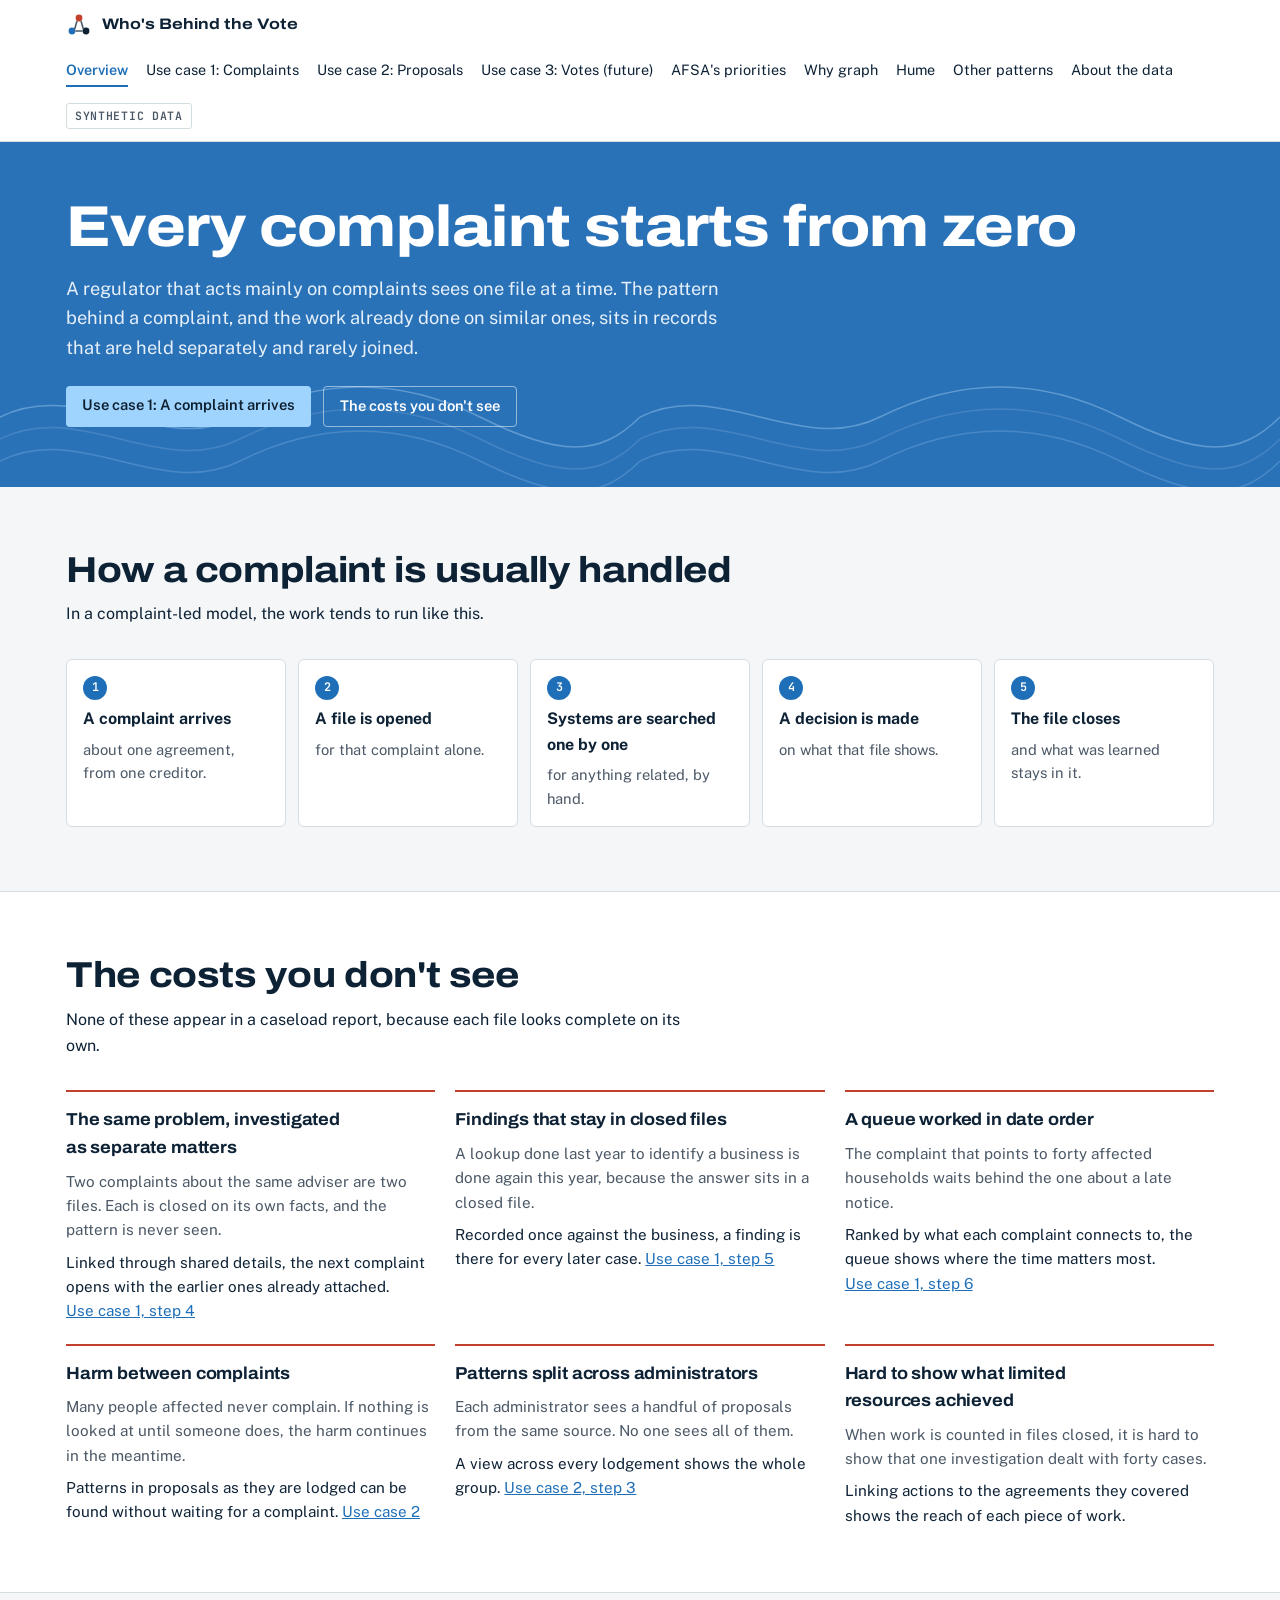
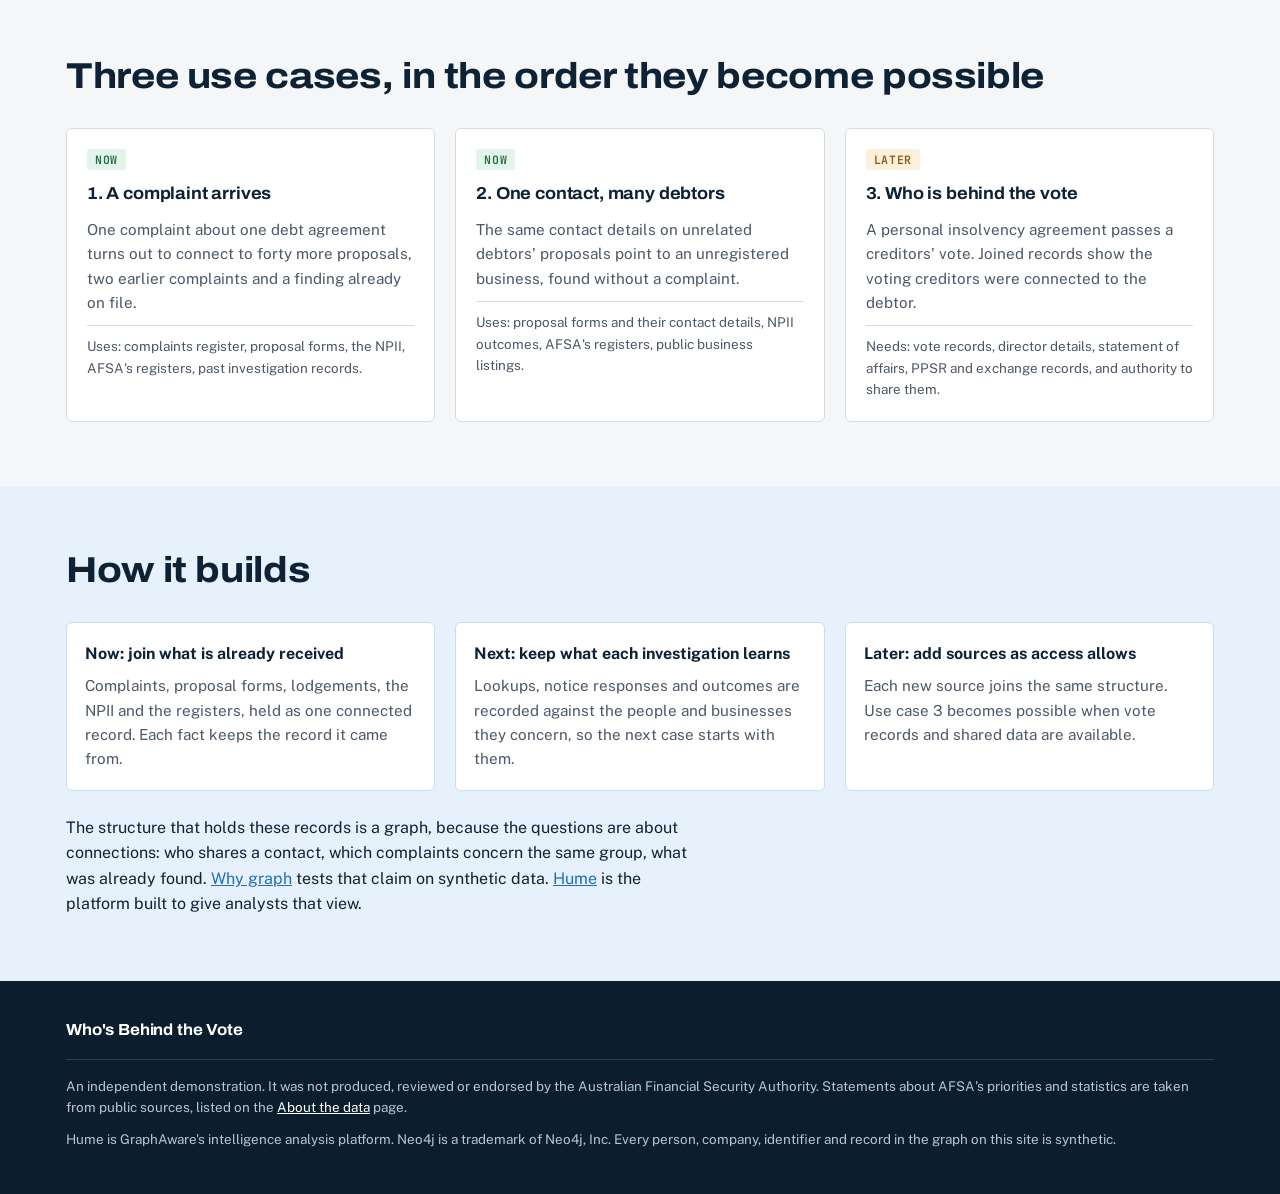
==== index.html @ 4ac28fe0 "Who's Behind the Vote: interactive taster on a synthetic graph Co-Authored-By: Claude Opus 5.5 <nore" ====
<!doctype html>
<html lang="en-AU">
<head>
<meta charset="utf-8">
<meta name="viewport" content="width=device-width, initial-scale=1, viewport-fit=cover">
<title>Who's Behind the Vote</title>
<meta name="description" content="Every complaint starts from zero. What complaint-led regulation costs, and how connecting the records already held changes it.">
<link rel="preconnect" href="https://fonts.googleapis.com">
<link rel="preconnect" href="https://fonts.gstatic.com" crossorigin>
<link rel="stylesheet" href="https://fonts.googleapis.com/css2?family=Archivo:wdth,wght@100..125,400..800&family=Public+Sans:ital,wght@0,400..700;1,400&family=JetBrains+Mono:wght@400;600&display=swap">
<link rel="stylesheet" href="styles.css?v=20">
</head>
<body data-page="index.html">
<header id="site-header"></header>

<section class="hero">
  <div class="wrap">
    <h1>Every complaint starts from zero</h1>
    <p class="lede">A regulator that acts mainly on complaints sees one file at a time. The pattern behind a complaint, and the work already done on similar ones, sits in records that are held separately and rarely joined.</p>
    <div class="cta"><a class="go" href="complaint.html">Use case 1: A complaint arrives</a><a class="ghost" href="#costs">The costs you don't see</a></div>
  </div>
</section>

<main>
<section class="band">
  <div class="wrap">
    <div class="head">
      <h2>How a complaint is usually handled</h2>
      <p class="prose">In a complaint-led model, the work tends to run like this.</p>
    </div>
    <ol class="flow">
      <li><b>A complaint arrives</b><span>about one agreement, from one creditor.</span></li>
      <li><b>A file is opened</b><span>for that complaint alone.</span></li>
      <li><b>Systems are searched one by one</b><span>for anything related, by hand.</span></li>
      <li><b>A decision is made</b><span>on what that file shows.</span></li>
      <li><b>The file closes</b><span>and what was learned stays in it.</span></li>
    </ol>
  </div>
</section>

<section class="band alt" id="costs">
  <div class="wrap">
    <div class="head">
      <h2>The costs you don't see</h2>
      <p class="prose">None of these appear in a caseload report, because each file looks complete on its own.</p>
    </div>
    <div class="costs">
      <div><h3>The same problem, investigated as separate matters</h3><p>Two complaints about the same adviser are two files. Each is closed on its own facts, and the pattern is never seen.</p><p class="fix">Linked through shared details, the next complaint opens with the earlier ones already attached. <a href="complaint.html">Use case 1, step 4</a></p></div>
      <div><h3>Findings that stay in closed files</h3><p>A lookup done last year to identify a business is done again this year, because the answer sits in a closed file.</p><p class="fix">Recorded once against the business, a finding is there for every later case. <a href="complaint.html">Use case 1, step 5</a></p></div>
      <div><h3>A queue worked in date order</h3><p>The complaint that points to forty affected households waits behind the one about a late notice.</p><p class="fix">Ranked by what each complaint connects to, the queue shows where the time matters most. <a href="complaint.html">Use case 1, step 6</a></p></div>
      <div><h3>Harm between complaints</h3><p>Many people affected never complain. If nothing is looked at until someone does, the harm continues in the meantime.</p><p class="fix">Patterns in proposals as they are lodged can be found without waiting for a complaint. <a href="debt-agreements.html">Use case 2</a></p></div>
      <div><h3>Patterns split across administrators</h3><p>Each administrator sees a handful of proposals from the same source. No one sees all of them.</p><p class="fix">A view across every lodgement shows the whole group. <a href="debt-agreements.html">Use case 2, step 3</a></p></div>
      <div><h3>Hard to show what limited resources achieved</h3><p>When work is counted in files closed, it is hard to show that one investigation dealt with forty cases.</p><p class="fix">Linking actions to the agreements they covered shows the reach of each piece of work.</p></div>
    </div>
  </div>
</section>

<section class="band">
  <div class="wrap">
    <div class="head">
      <h2>Three use cases, in the order they become possible</h2>
    </div>
    <div class="ucards">
      <a class="ucard" href="complaint.html">
        <span class="status-chip now">Now</span>
        <h3>1. A complaint arrives</h3>
        <p>One complaint about one debt agreement turns out to connect to forty more proposals, two earlier complaints and a finding already on file.</p>
        <p class="uses">Uses: complaints register, proposal forms, the NPII, AFSA's registers, past investigation records.</p>
      </a>
      <a class="ucard" href="debt-agreements.html">
        <span class="status-chip now">Now</span>
        <h3>2. One contact, many debtors</h3>
        <p>The same contact details on unrelated debtors' proposals point to an unregistered business, found without a complaint.</p>
        <p class="uses">Uses: proposal forms and their contact details, NPII outcomes, AFSA's registers, public business listings.</p>
      </a>
      <a class="ucard" href="vote.html">
        <span class="status-chip later">Later</span>
        <h3>3. Who is behind the vote</h3>
        <p>A personal insolvency agreement passes a creditors' vote. Joined records show the voting creditors were connected to the debtor.</p>
        <p class="uses">Needs: vote records, director details, statement of affairs, PPSR and exchange records, and authority to share them.</p>
      </a>
    </div>
  </div>
</section>

<section class="band pale">
  <div class="wrap">
    <div class="head">
      <h2>How it builds</h2>
    </div>
    <ol class="stages">
      <li><b>Now: join what is already received</b><span>Complaints, proposal forms, lodgements, the NPII and the registers, held as one connected record. Each fact keeps the record it came from.</span></li>
      <li><b>Next: keep what each investigation learns</b><span>Lookups, notice responses and outcomes are recorded against the people and businesses they concern, so the next case starts with them.</span></li>
      <li><b>Later: add sources as access allows</b><span>Each new source joins the same structure. Use case 3 becomes possible when vote records and shared data are available.</span></li>
    </ol>
    <p class="prose" style="margin-top:24px">The structure that holds these records is a graph, because the questions are about connections: who shares a contact, which complaints concern the same group, what was already found. <a href="why-graph.html">Why graph</a> tests that claim on synthetic data. <a href="hume.html">Hume</a> is the platform built to give analysts that view.</p>
  </div>
</section>
</main>

<footer id="site-footer"></footer>
<script src="layout.js?v=20"></script>
</body>
</html>
---- styles.css ----
:root{
  --bg:#F4F6F7; --surface:#FFFFFF; --sunk:#EBF1F7; --ink:#0E2236; --muted:#4B5866; --line:#D3DCE1;
  --accent:#1F6FB8; --accent-hover:#175A96; --accent-ink:#FFFFFF; --sky:#9FD4FF;
  --band:#2A72B8; --band-pale:#E7F1FB; --navy:#0C1E2E; --navy-line:#2A3C4D; --navy-text:#B9C5CF;
  --risk:#C2412D; --risk-soft:#FBE6E1;
  --declared:#0E2236; --matched:#B06F0E; --inferred:#6B4FC8; --observed:#1F6FB8;
  --n-person:#1F6FB8; --n-company:#3D6587; --n-estate:#0E2236; --n-ident:#8C99A6; --n-ppsr:#B06F0E; --n-crypto:#6B4FC8;
  --display:"Archivo", "Helvetica Neue", Arial, sans-serif;
  --body:"Public Sans", system-ui, -apple-system, "Segoe UI", sans-serif;
  --mono:"JetBrains Mono", ui-monospace, "SF Mono", Menlo, monospace;
  color-scheme:light;
}

*{box-sizing:border-box}
[hidden]{display:none!important}
body{background:var(--bg);color:var(--ink);font:400 16px/1.6 var(--body);margin:0;-webkit-font-smoothing:antialiased}
.wrap{max-width:1180px;margin:0 auto;padding-left:max(16px, env(safe-area-inset-left, 0px));padding-right:max(16px, env(safe-area-inset-right, 0px))}
h1,h2,h3{font-family:var(--display);font-stretch:112%;letter-spacing:-.01em;text-wrap:balance;margin:0}
h1{font-size:clamp(2.1rem, 4.6vw, 3.6rem);line-height:1.02;font-weight:780}
h2{font-size:clamp(1.6rem, 3vw, 2.25rem);line-height:1.08;font-weight:740}
h3{font-size:1.08rem;font-weight:700;font-stretch:105%}
p{margin:0}
.prose{max-width:64ch}
.prose p + p{margin-top:.8em}
.eyebrow{font:600 .74rem/1 var(--mono);letter-spacing:.08em;text-transform:uppercase;color:var(--muted)}
.mono{font-family:var(--mono)}
a{color:var(--accent)}
:focus-visible{outline:2px solid var(--accent);outline-offset:2px}

/* masthead */
.mast{border-bottom:1px solid var(--line);background:var(--surface)}
.mast .wrap{display:flex;gap:16px;align-items:center;justify-content:space-between;padding-block:12px;flex-wrap:wrap}
.mark{display:flex;align-items:center;gap:10px;font:700 .95rem/1 var(--display);font-stretch:118%}
.mark svg{flex:none}
.mast nav{display:flex;gap:18px;flex-wrap:wrap}
.mast nav a{color:var(--ink);text-decoration:none;font-size:.9rem;padding-block:4px;border-bottom:2px solid transparent}
.mast nav a:hover{color:var(--accent);border-bottom-color:var(--accent)}
.synthetic{font:600 .72rem/1 var(--mono);letter-spacing:.06em;text-transform:uppercase;border:1px solid var(--line);padding:6px 8px;border-radius:3px;color:var(--muted)}

/* hero */
.hero{padding-block:56px 60px;background-color:var(--band);color:#FFFFFF;
  background-image:url("data:image/svg+xml,%3Csvg xmlns='http://www.w3.org/2000/svg' width='640' height='220' viewBox='0 0 640 220'%3E%3Cg fill='none' stroke-width='1.5'%3E%3Cpath d='M0 150 C80 110 160 190 240 150 S400 110 480 150 S600 190 640 150' stroke='%23BFE3FF' stroke-opacity='.35'/%3E%3Cpath d='M0 172 C80 132 160 212 240 172 S400 132 480 172 S600 212 640 172' stroke='%23FFFFFF' stroke-opacity='.12'/%3E%3Cpath d='M0 194 C80 154 160 234 240 194 S400 154 480 194 S600 234 640 194' stroke='%23BFE3FF' stroke-opacity='.2'/%3E%3C/g%3E%3C/svg%3E");
  background-repeat:repeat-x;background-position:right bottom;background-size:640px 220px}
.hero .wrap{display:grid;gap:18px}
.hero .eyebrow{color:#D6E9FB}
.hero h1{color:#FFFFFF}
.hero .lede{font-size:1.14rem;color:#E6F0FB;max-width:60ch}
.hero .lede strong{color:#FFFFFF;font-weight:600}
.hero .cta{display:flex;gap:12px;flex-wrap:wrap;margin-top:6px}
.hero .cta a{font:600 .92rem/1 var(--body);padding:12px 16px;border-radius:4px;text-decoration:none}
.hero .cta .go{background:var(--sky);color:var(--navy)}
.hero .cta .go:hover{background:#FFFFFF}
.hero .cta .ghost{color:#FFFFFF;border:1px solid rgb(255 255 255 / .5)}
.hero .cta .ghost:hover{border-color:#FFFFFF}
/* investigation: both panes share one height that fits the screen, so nothing needs page scrolling */
.case{padding-block:20px 48px;scroll-margin-top:8px}
.case-grid{--case-h:clamp(440px, calc(100vh - 56px), 600px);display:grid;grid-template-columns:minmax(0, 360px) minmax(0, 1fr);gap:16px;align-items:stretch}
.case-grid > .panel{height:var(--case-h)}
@media (max-width:900px){.case-grid{grid-template-columns:minmax(0,1fr)}.case-grid > .panel{height:auto}.case-grid > .exhibit{height:440px}}
.panel{background:var(--surface);border:1px solid var(--line);border-radius:6px}
.story{display:grid;grid-template-rows:auto minmax(0,1fr) auto;min-height:0}
.steps{list-style:none;margin:0;padding:8px;display:flex;flex-wrap:wrap;gap:2px;border-bottom:1px solid var(--line)}
.steps button{all:unset;box-sizing:border-box;display:flex;align-items:center;gap:6px;padding:3px;border-radius:4px;cursor:pointer;color:var(--muted);white-space:nowrap}
.steps button:hover{background:var(--sunk);color:var(--ink)}
.steps button[aria-current="step"]{background:var(--sunk);color:var(--ink);padding-right:10px}
.steps button[aria-current="step"] .n{background:var(--accent);color:var(--accent-ink);border-color:var(--accent)}
.steps .n{font:600 .74rem/1 var(--mono);border:1px solid var(--line);border-radius:3px;width:24px;height:24px;display:grid;place-items:center}
.steps .t{font-weight:600;font-size:.84rem;display:none}
.steps button[aria-current="step"]{padding-right:3px}
.narr{padding:14px 16px;display:grid;gap:10px;align-content:start;overflow-y:auto;min-height:0}
.narr h3{font-size:1.15rem}
.narr p{font-size:.92rem;line-height:1.55}
.narr .finding{border-left:3px solid var(--risk);padding:2px 0 2px 12px;font-weight:600}
.narr .method{font-size:.82rem;color:var(--muted)}
.narr .method b{color:var(--ink);font-weight:600}
.pager{display:flex;gap:8px;padding:12px 16px;border-top:1px solid var(--line)}
.btn{all:unset;box-sizing:border-box;cursor:pointer;font:600 .88rem/1 var(--body);padding:10px 14px;border-radius:4px;border:1px solid var(--line);background:var(--surface);color:var(--ink)}
.btn:hover{border-color:var(--ink)}
.btn.primary{background:var(--accent);border-color:var(--accent);color:var(--accent-ink)}
.btn.primary:hover{background:var(--accent-hover);border-color:var(--accent-hover)}
.btn[disabled]{opacity:.4;cursor:default}

.exhibit{display:grid;grid-template-rows:auto minmax(0,1fr) auto;min-height:0}
.ex-bar{display:flex;justify-content:space-between;align-items:center;gap:12px;padding:10px 12px;border-bottom:1px solid var(--line);flex-wrap:wrap}
.tabs{display:flex;background:var(--sunk);border-radius:4px;padding:3px}
.tabs button{all:unset;cursor:pointer;font:600 .82rem/1 var(--body);padding:8px 12px;border-radius:3px;color:var(--muted)}
.tabs button[aria-selected="true"]{background:var(--surface);color:var(--ink);box-shadow:0 0 0 1px var(--line)}
.ex-meta{font:500 .78rem/1.3 var(--mono);color:var(--muted)}
.stage{position:relative;min-height:0}
#cy{position:absolute;inset:0}
.tableview{position:absolute;inset:0;overflow:auto;padding:16px;background:var(--surface)}
table{border-collapse:collapse;width:100%;font-size:.9rem}
th{font:600 .72rem/1.2 var(--mono);letter-spacing:.05em;text-transform:uppercase;color:var(--muted);text-align:left;padding:8px 10px;border-bottom:1px solid var(--line)}
td{padding:9px 10px;border-bottom:1px solid var(--line);vertical-align:top}
td.num, th.num{text-align:right;font-variant-numeric:tabular-nums;font-family:var(--mono)}
.pill{display:inline-block;font:600 .72rem/1 var(--mono);padding:4px 6px;border-radius:3px;border:1px solid var(--line);color:var(--muted);white-space:nowrap}
.pill.for{color:var(--ink)}
.pill.risk{background:var(--risk-soft);color:var(--risk);border-color:transparent}
.tally{display:flex;gap:24px;flex-wrap:wrap;margin-top:16px;padding-top:14px;border-top:1px solid var(--line)}
.tally div{display:grid;gap:2px}
.tally b{font:700 1.5rem/1 var(--display);font-variant-numeric:tabular-nums}
.tally span{font-size:.8rem;color:var(--muted)}
.ex-foot{border-top:1px solid var(--line);padding:10px 12px;display:flex;gap:16px;flex-wrap:wrap;align-items:center;font-size:.8rem;color:var(--muted)}
.key{display:flex;align-items:center;gap:6px}
.key i{display:inline-block;width:22px;height:0;border-top:2px solid var(--declared)}
.key i.m{border-top:2px dashed var(--matched)}
.key i.o{border-top:2px solid var(--observed)}
.key i.inf{border-top:2px dotted var(--inferred)}
.card{position:absolute;right:12px;top:12px;width:min(320px, calc(100% - 24px));max-height:calc(100% - 24px);overflow:auto;background:var(--surface);border:1px solid var(--line);border-radius:6px;box-shadow:0 8px 28px rgb(0 0 0 / .14);padding:14px;display:grid;gap:10px;font-size:.86rem}
.card .x{all:unset;cursor:pointer;position:absolute;right:10px;top:8px;font-size:1.1rem;color:var(--muted);padding:2px 6px}
.card h4{margin:0;font:700 1rem/1.25 var(--display);padding-right:20px}
.card dl{display:grid;grid-template-columns:auto 1fr;gap:4px 10px;margin:0}
.card dt{color:var(--muted);font-family:var(--mono);font-size:.74rem}
.card dd{margin:0;word-break:break-word}
.card ul{list-style:none;margin:0;padding:0;display:grid;gap:8px}
.card li{display:grid;gap:3px;padding-top:8px;border-top:1px solid var(--line)}
.dv{font:600 .68rem/1 var(--mono);text-transform:uppercase;letter-spacing:.05em;padding:3px 5px;border-radius:2px;justify-self:start}
.dv.declared{background:var(--sunk);color:var(--declared)}
.dv.matched{background:var(--sunk);color:var(--matched)}
.dv.observed{background:var(--sunk);color:var(--observed)}
.dv.inferred{background:var(--sunk);color:var(--inferred)}
.src{color:var(--muted);font-size:.78rem}

/* sections */
section.band{padding-block:64px;border-top:1px solid var(--line)}
section.band.alt{background:var(--surface)}
section.band.pale{background:var(--band-pale);border-top-color:transparent}
section.band.pale .cap-list, section.band.pale .cap-row{border-color:#C9DDF0}
section.band.pale .eyebrow{color:var(--accent)}
.harm{border-top-color:var(--accent)!important}
.head{display:grid;gap:12px;margin-bottom:32px}
.grid3{display:grid;grid-template-columns:repeat(3, minmax(0,1fr));gap:20px}
.grid2{display:grid;grid-template-columns:repeat(2, minmax(0,1fr));gap:24px}
@media (max-width:900px){.grid3,.grid2{grid-template-columns:minmax(0,1fr)}}
.harm{display:grid;gap:8px;align-content:start;padding-top:14px;border-top:2px solid var(--ink)}
.harm p{color:var(--muted);font-size:.95rem}
.figure{background:var(--surface);border:1px solid var(--line);border-radius:6px;padding:18px;display:grid;gap:12px;min-width:0}
section.band.alt .figure{background:var(--bg)}
.figure .cap{font-size:.86rem;color:var(--muted)}
.chart{width:100%;height:auto;display:block}
.chart text{fill:var(--muted);font:500 11px var(--mono)}
.chart .lbl{fill:var(--ink);font:600 12px var(--body)}
.chart .val{fill:var(--ink);font:600 11px var(--mono)}
.bignums{display:grid;grid-template-columns:repeat(3, minmax(0,1fr));gap:1px;background:var(--line);border:1px solid var(--line);border-radius:6px;overflow:hidden}
.bignums > div{background:var(--surface);padding:18px;display:grid;gap:6px;align-content:start}
section.band.alt .bignums > div{background:var(--bg)}
.bignums b{font:760 2.2rem/1 var(--display);font-variant-numeric:tabular-nums}
.bignums .sub{font-size:.85rem;color:var(--muted)}
.bignums .m{font:600 .74rem/1 var(--mono);text-transform:uppercase;letter-spacing:.06em}
.bignums .win b{color:var(--accent)}
@media (max-width:700px){.bignums{grid-template-columns:minmax(0,1fr)}}
.rank{list-style:none;margin:0;padding:0;display:grid;gap:0;font-size:.88rem}
.rank li{display:grid;grid-template-columns:22px minmax(0,1fr) auto;gap:8px;padding:7px 0;border-bottom:1px solid var(--line);align-items:baseline}
.rank li .i{font:600 .74rem var(--mono);color:var(--muted)}
.rank li .w{font:500 .78rem var(--mono);color:var(--muted)}
.rank li.hit{color:var(--risk);font-weight:600}
.rank li .nm{overflow-wrap:anywhere}
.code{overflow-x:auto;background:var(--sunk);border-radius:4px;padding:14px;font:400 .8rem/1.55 var(--mono);white-space:pre;color:var(--ink);margin:0}
.code .k{color:var(--accent);font-weight:600}
.code .c{color:var(--muted)}
.cap-list{display:grid;gap:0;border-top:1px solid var(--line)}
.cap-row{display:grid;grid-template-columns:minmax(0, 1fr) minmax(0, 1.2fr) minmax(0, 1.2fr);gap:20px;padding:16px 0;border-bottom:1px solid var(--line)}
.cap-row h3{font-size:1rem}
.cap-row p{font-size:.92rem;color:var(--muted)}
.cap-row .here{font-size:.86rem}
.cap-row .tag{font:600 .7rem/1 var(--mono);letter-spacing:.06em;text-transform:uppercase;color:var(--muted);display:block;margin-bottom:6px}
.cap-hd{color:var(--muted)}
@media (max-width:800px){.cap-row{grid-template-columns:minmax(0,1fr);gap:6px}.cap-hd{display:none}}
.mini{height:260px;border-radius:4px;background:var(--bg);border:1px solid var(--line)}
section.band.alt .mini{background:var(--surface)}
.notes{display:grid;grid-template-columns:repeat(2, minmax(0,1fr));gap:20px 32px}
@media (max-width:800px){.notes{grid-template-columns:minmax(0,1fr)}}
.notes div{display:grid;gap:6px;align-content:start}
.notes p{color:var(--muted);font-size:.94rem}
footer{background:var(--navy);color:var(--navy-text);padding-block:36px 44px;font-size:.84rem}
footer .wrap{display:grid;gap:10px}
footer h3{color:#FFFFFF;font-size:1rem}
footer .rule{border:0;border-top:1px solid var(--navy-line);margin:6px 0}
@media (prefers-reduced-motion: reduce){*{transition:none!important;animation:none!important}}

/* multi-page additions */
.mast nav a[aria-current="page"]{color:var(--accent);border-bottom-color:var(--accent);font-weight:600}
.pagehead{background:var(--band);color:#FFFFFF;padding-block:40px 44px;
  background-image:url("data:image/svg+xml,%3Csvg xmlns='http://www.w3.org/2000/svg' width='640' height='160' viewBox='0 0 640 160'%3E%3Cg fill='none' stroke-width='1.5'%3E%3Cpath d='M0 110 C80 70 160 150 240 110 S400 70 480 110 S600 150 640 110' stroke='%23BFE3FF' stroke-opacity='.3'/%3E%3Cpath d='M0 132 C80 92 160 172 240 132 S400 92 480 132 S600 172 640 132' stroke='%23FFFFFF' stroke-opacity='.1'/%3E%3C/g%3E%3C/svg%3E");
  background-repeat:repeat-x;background-position:right bottom;background-size:640px 160px}
.pagehead .wrap{display:grid;gap:12px}
.pagehead h1{font-size:clamp(1.9rem, 3.8vw, 2.8rem);color:#FFFFFF}
.pagehead p{color:#E6F0FB;max-width:64ch;font-size:1.05rem}
main section.band:first-child{border-top:0}
.limits{background:var(--surface);border:1px solid var(--line);border-left:4px solid var(--matched);border-radius:4px;padding:16px 18px;display:grid;gap:8px}
.limits h3{font-size:1rem}
.limits ul{margin:0;padding-left:18px;display:grid;gap:6px;color:var(--muted);font-size:.92rem}
.facts{display:grid;grid-template-columns:repeat(4, minmax(0,1fr));gap:1px;background:var(--line);border:1px solid var(--line);border-radius:6px;overflow:hidden}
.facts > div{background:var(--surface);padding:16px;display:grid;gap:4px;align-content:start}
.facts b{font:760 1.7rem/1.1 var(--display);font-variant-numeric:tabular-nums}
.facts span{font-size:.85rem;color:var(--muted)}
.facts a{font-size:.78rem}
@media (max-width:800px){.facts{grid-template-columns:repeat(2, minmax(0,1fr))}}
.cite{font-size:.8rem;color:var(--muted)}
.cite a{color:var(--muted)}
.sources{margin:0;padding-left:20px;display:grid;gap:8px;font-size:.92rem;max-width:80ch}
.sources li span{color:var(--muted)}
.next{display:flex;justify-content:flex-end;margin-top:32px}
.next a{font:600 .92rem/1 var(--body);color:var(--accent);text-decoration:none;border:1px solid var(--accent);padding:11px 15px;border-radius:4px}
.next a:hover{background:var(--accent);color:var(--accent-ink)}
.rank3{display:grid;grid-template-columns:repeat(3, minmax(0,1fr));gap:16px}
@media (max-width:800px){.rank3{grid-template-columns:minmax(0,1fr)}}
.label{font:600 .74rem/1.3 var(--mono);letter-spacing:.04em;text-transform:uppercase;color:var(--muted);display:block;margin-bottom:6px}
.grid2.wide-right{grid-template-columns:minmax(0, 1fr) minmax(0, 1.25fr)}
@media (max-width:1100px){.grid2.wide-right{grid-template-columns:minmax(0,1fr)}}

.legend{display:flex;flex-wrap:wrap;gap:8px 16px;margin-top:14px;font-size:.82rem;color:var(--muted)}
.legend .nk{display:inline-flex;align-items:center;gap:6px}
.legend .nk img{width:20px;height:20px;border-radius:50%;padding:3px;box-sizing:border-box}
.hero .status{font:600 .78rem/1 var(--mono);letter-spacing:.04em;text-transform:uppercase;display:inline-flex;align-items:center;gap:8px;justify-self:start;padding:7px 10px;border-radius:3px;background:rgb(255 255 255 / .14);color:#FFFFFF}
.hero .status::before{content:"";width:8px;height:8px;border-radius:50%;background:#7BE0A6}
.hero .status.later::before{background:#FFC46B}
.futurenote{padding-top:24px}
.futurenote .limits{border-left-color:#E0A33A}
.flow{list-style:none;margin:0;padding:0;display:grid;grid-template-columns:repeat(5, minmax(0,1fr));gap:12px;counter-reset:f}
.flow li{background:var(--surface);border:1px solid var(--line);border-radius:6px;padding:16px;display:grid;gap:6px;align-content:start;counter-increment:f;position:relative}
.flow li::before{content:counter(f);font:600 .74rem/1 var(--mono);color:var(--accent-ink);background:var(--accent);width:24px;height:24px;border-radius:50%;display:grid;place-items:center}
.flow li span{color:var(--muted);font-size:.92rem}
@media (max-width:900px){.flow{grid-template-columns:minmax(0,1fr)}}
.costs{display:grid;grid-template-columns:repeat(3, minmax(0,1fr));gap:20px}
@media (max-width:900px){.costs{grid-template-columns:minmax(0,1fr)}}
.costs > div{display:grid;gap:8px;align-content:start;padding-top:14px;border-top:2px solid var(--risk)}
.costs p{color:var(--muted);font-size:.95rem}
.costs .fix{color:var(--ink)}
.costs .fix a{white-space:nowrap}
.ucards{display:grid;grid-template-columns:repeat(3, minmax(0,1fr));gap:20px}
@media (max-width:900px){.ucards{grid-template-columns:minmax(0,1fr)}}
.ucard{display:grid;gap:10px;align-content:start;background:var(--surface);border:1px solid var(--line);border-radius:6px;padding:20px;color:var(--ink);text-decoration:none}
.ucard:hover{border-color:var(--accent)}
.ucard p{color:var(--muted);font-size:.95rem}
.ucard .uses{font-size:.84rem;border-top:1px solid var(--line);padding-top:10px}
.status-chip{font:600 .72rem/1 var(--mono);text-transform:uppercase;letter-spacing:.06em;justify-self:start;padding:5px 8px;border-radius:3px;background:#E3F5EA;color:#1F6B44}
.status-chip.later{background:#FBF0DC;color:#8A5A0B}
.stages{list-style:none;margin:0;padding:0;display:grid;grid-template-columns:repeat(3, minmax(0,1fr));gap:20px}
@media (max-width:900px){.stages{grid-template-columns:minmax(0,1fr)}}
.stages li{display:grid;gap:8px;align-content:start;padding:18px;background:var(--surface);border:1px solid #C9DDF0;border-radius:6px}
.stages li span{color:var(--muted);font-size:.95rem}
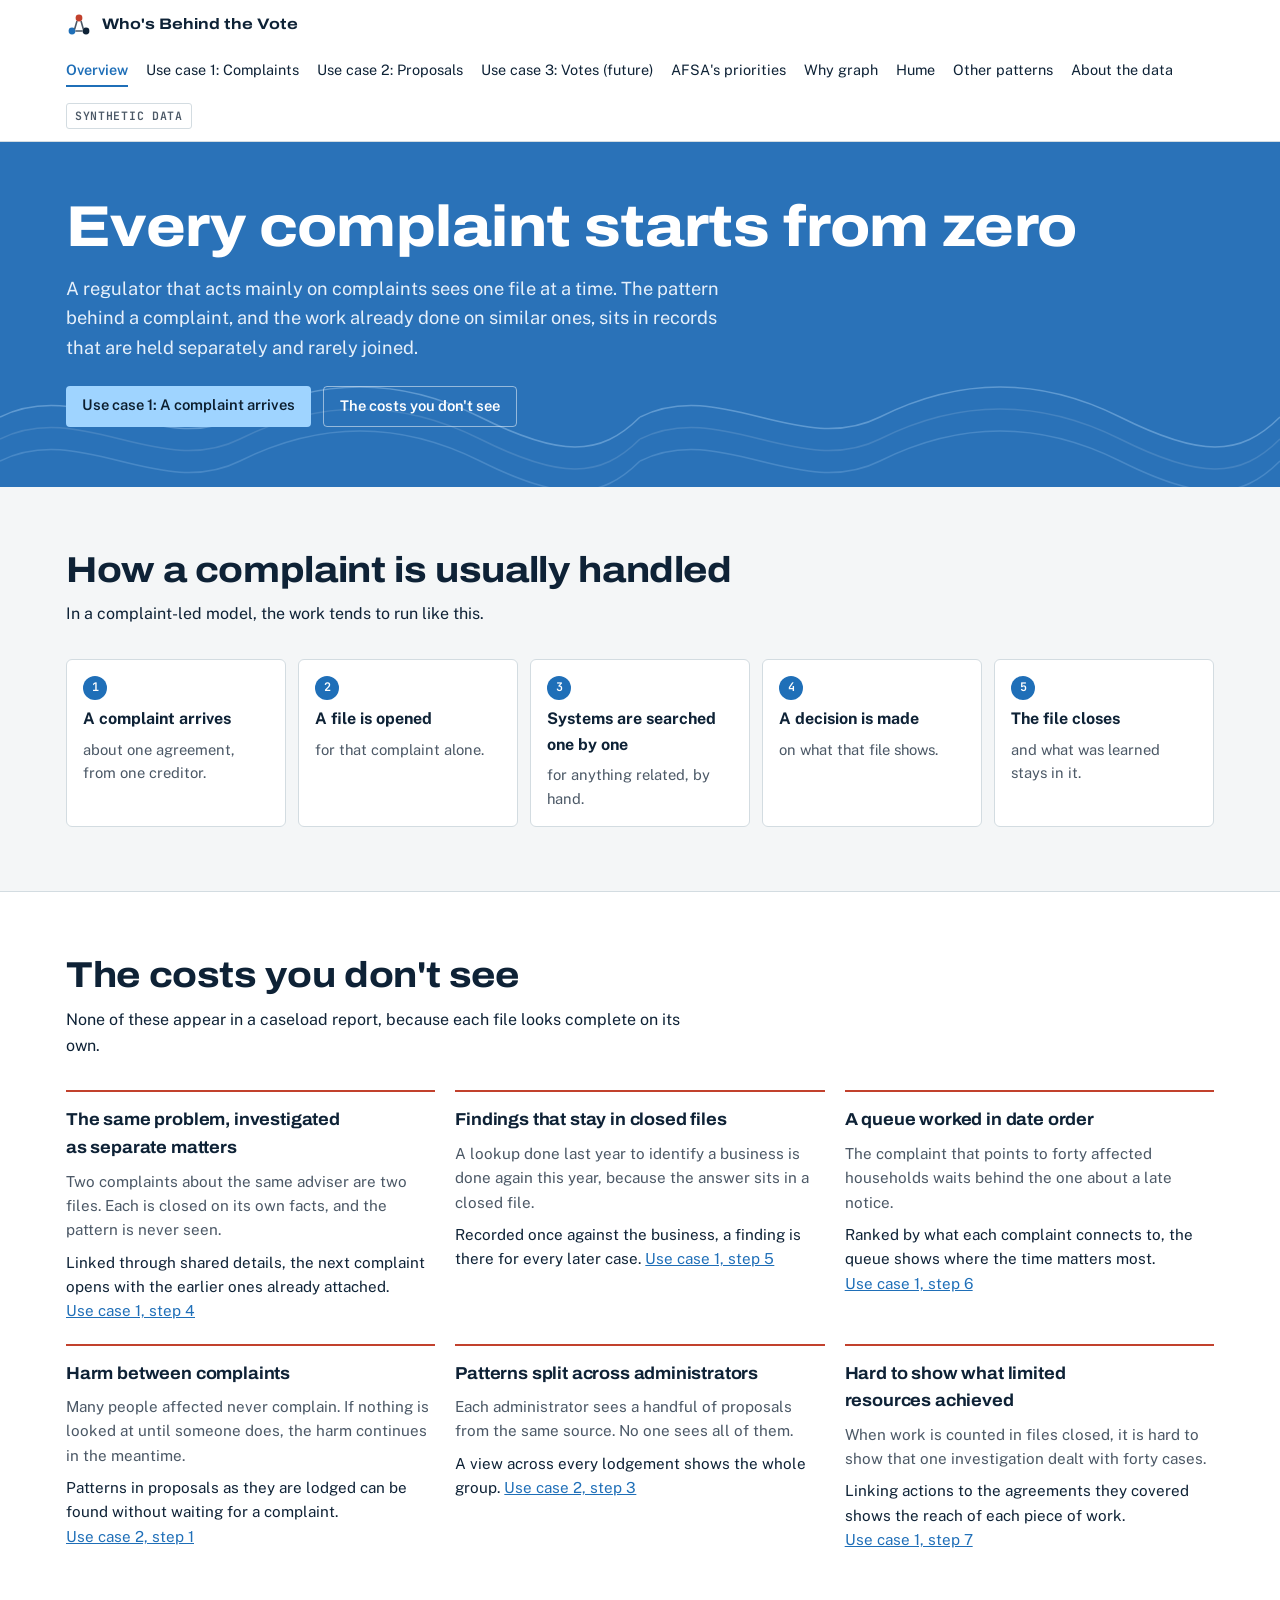
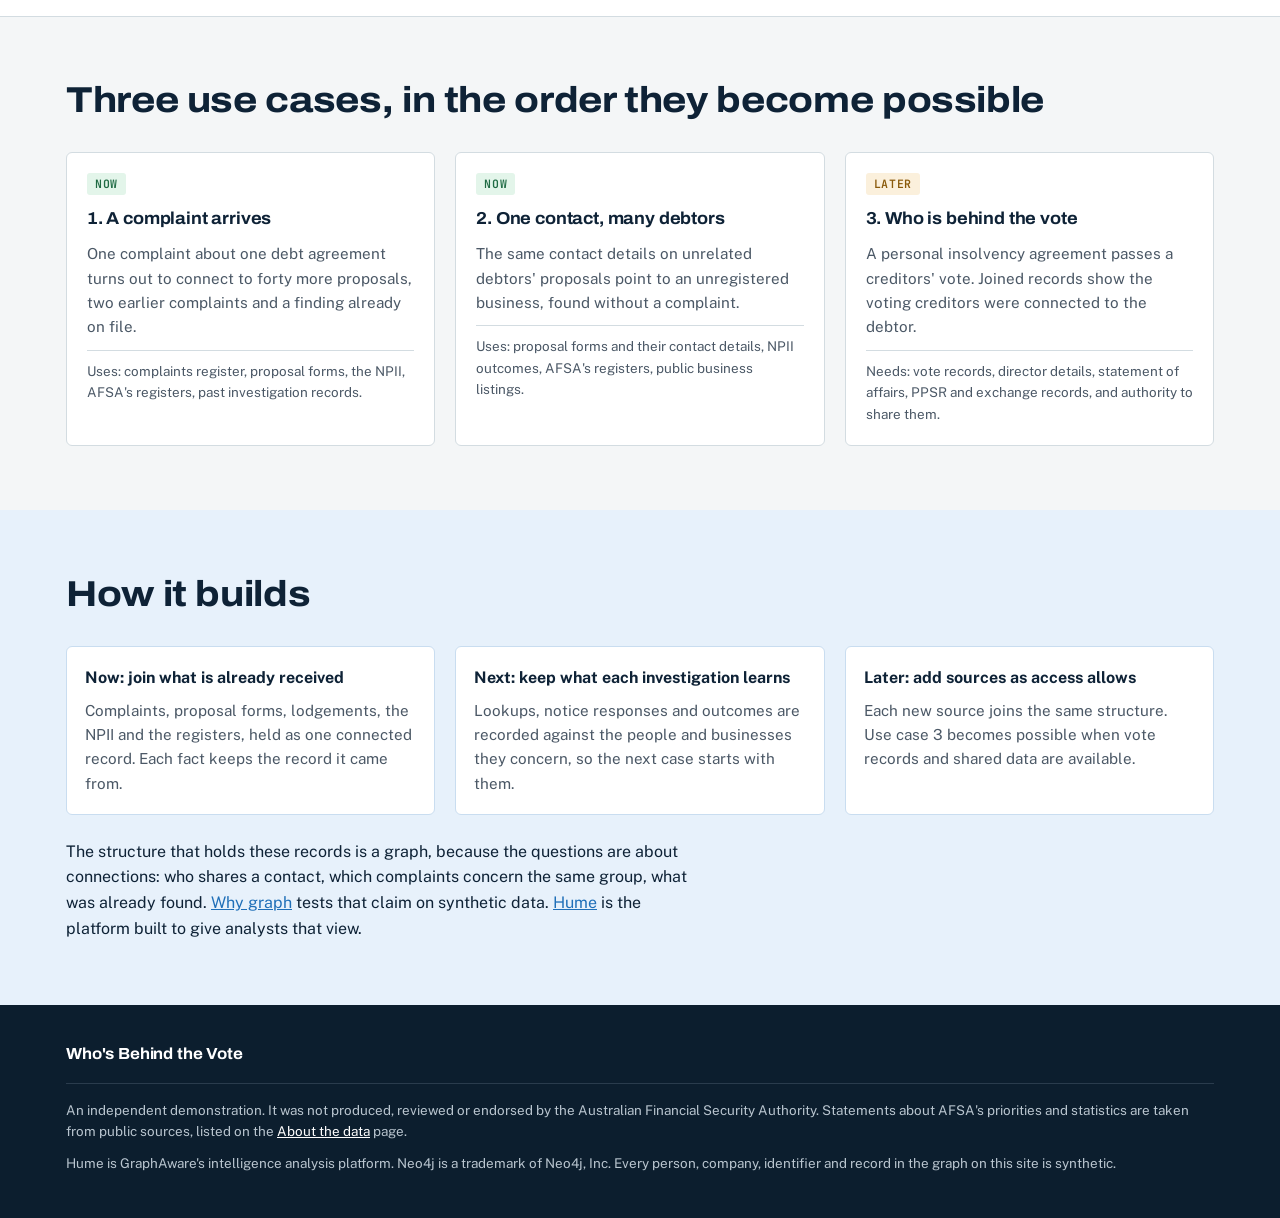
==== commit e7e3eb27: "Each use case opens with what it solves, linked to the step that shows it Co-Authored-By: Claude Opu" ====
--- a/index.html
+++ b/index.html
@@ -8,7 +8,7 @@
 <link rel="preconnect" href="https://fonts.googleapis.com">
 <link rel="preconnect" href="https://fonts.gstatic.com" crossorigin>
 <link rel="stylesheet" href="https://fonts.googleapis.com/css2?family=Archivo:wdth,wght@100..125,400..800&family=Public+Sans:ital,wght@0,400..700;1,400&family=JetBrains+Mono:wght@400;600&display=swap">
-<link rel="stylesheet" href="styles.css?v=20">
+<link rel="stylesheet" href="styles.css?v=21">
 </head>
 <body data-page="index.html">
 <header id="site-header"></header>
@@ -45,12 +45,12 @@
       <p class="prose">None of these appear in a caseload report, because each file looks complete on its own.</p>
     </div>
     <div class="costs">
-      <div><h3>The same problem, investigated as separate matters</h3><p>Two complaints about the same adviser are two files. Each is closed on its own facts, and the pattern is never seen.</p><p class="fix">Linked through shared details, the next complaint opens with the earlier ones already attached. <a href="complaint.html">Use case 1, step 4</a></p></div>
-      <div><h3>Findings that stay in closed files</h3><p>A lookup done last year to identify a business is done again this year, because the answer sits in a closed file.</p><p class="fix">Recorded once against the business, a finding is there for every later case. <a href="complaint.html">Use case 1, step 5</a></p></div>
-      <div><h3>A queue worked in date order</h3><p>The complaint that points to forty affected households waits behind the one about a late notice.</p><p class="fix">Ranked by what each complaint connects to, the queue shows where the time matters most. <a href="complaint.html">Use case 1, step 6</a></p></div>
-      <div><h3>Harm between complaints</h3><p>Many people affected never complain. If nothing is looked at until someone does, the harm continues in the meantime.</p><p class="fix">Patterns in proposals as they are lodged can be found without waiting for a complaint. <a href="debt-agreements.html">Use case 2</a></p></div>
-      <div><h3>Patterns split across administrators</h3><p>Each administrator sees a handful of proposals from the same source. No one sees all of them.</p><p class="fix">A view across every lodgement shows the whole group. <a href="debt-agreements.html">Use case 2, step 3</a></p></div>
-      <div><h3>Hard to show what limited resources achieved</h3><p>When work is counted in files closed, it is hard to show that one investigation dealt with forty cases.</p><p class="fix">Linking actions to the agreements they covered shows the reach of each piece of work.</p></div>
+      <div><h3>The same problem, investigated as separate matters</h3><p>Two complaints about the same adviser are two files. Each is closed on its own facts, and the pattern is never seen.</p><p class="fix">Linked through shared details, the next complaint opens with the earlier ones already attached. <a href="complaint.html#step-4">Use case 1, step 4</a></p></div>
+      <div><h3>Findings that stay in closed files</h3><p>A lookup done last year to identify a business is done again this year, because the answer sits in a closed file.</p><p class="fix">Recorded once against the business, a finding is there for every later case. <a href="complaint.html#step-5">Use case 1, step 5</a></p></div>
+      <div><h3>A queue worked in date order</h3><p>The complaint that points to forty affected households waits behind the one about a late notice.</p><p class="fix">Ranked by what each complaint connects to, the queue shows where the time matters most. <a href="complaint.html#step-6">Use case 1, step 6</a></p></div>
+      <div><h3>Harm between complaints</h3><p>Many people affected never complain. If nothing is looked at until someone does, the harm continues in the meantime.</p><p class="fix">Patterns in proposals as they are lodged can be found without waiting for a complaint. <a href="debt-agreements.html#step-1">Use case 2, step 1</a></p></div>
+      <div><h3>Patterns split across administrators</h3><p>Each administrator sees a handful of proposals from the same source. No one sees all of them.</p><p class="fix">A view across every lodgement shows the whole group. <a href="debt-agreements.html#step-3">Use case 2, step 3</a></p></div>
+      <div><h3>Hard to show what limited resources achieved</h3><p>When work is counted in files closed, it is hard to show that one investigation dealt with forty cases.</p><p class="fix">Linking actions to the agreements they covered shows the reach of each piece of work. <a href="complaint.html#step-7">Use case 1, step 7</a></p></div>
     </div>
   </div>
 </section>
@@ -99,6 +99,6 @@
 </main>
 
 <footer id="site-footer"></footer>
-<script src="layout.js?v=20"></script>
+<script src="layout.js?v=21"></script>
 </body>
 </html>
--- a/styles.css
+++ b/styles.css
@@ -240,3 +240,22 @@
 @media (max-width:900px){.stages{grid-template-columns:minmax(0,1fr)}}
 .stages li{display:grid;gap:8px;align-content:start;padding:18px;background:var(--surface);border:1px solid #C9DDF0;border-radius:6px}
 .stages li span{color:var(--muted);font-size:.95rem}
+.solves{padding-block:24px 4px}
+.solves .shead{display:flex;flex-wrap:wrap;align-items:baseline;justify-content:space-between;gap:8px 20px;margin-bottom:12px}
+.solves h2{font-size:1.5rem}
+.solves .shead p{font-size:.85rem;color:var(--muted);display:flex;flex-wrap:wrap;align-items:center;gap:6px}
+.srows{display:grid;grid-template-columns:repeat(2, minmax(0,1fr));gap:8px}
+@media (max-width:900px){.srows{grid-template-columns:minmax(0,1fr)}}
+.srow{display:grid;grid-template-columns:auto minmax(0,1fr) auto;gap:12px;align-items:start;background:var(--surface);border:1px solid var(--line);border-radius:6px;padding:12px 14px}
+.stxt{display:grid;gap:2px;min-width:0}
+.stxt b{font-size:.93rem}
+.stxt span{font-size:.86rem;color:var(--muted)}
+.smeta{display:grid;gap:6px;justify-items:end}
+.go-step{font:600 .78rem/1 var(--body);color:var(--accent);text-decoration:none;border:1px solid var(--accent);border-radius:3px;padding:6px 8px;white-space:nowrap}
+.go-step:hover{background:var(--accent);color:var(--accent-ink)}
+.kind{font:600 .68rem/1 var(--mono);text-transform:uppercase;letter-spacing:.05em;padding:4px 6px;border-radius:3px;white-space:nowrap}
+.kind.direct{background:#E2EEFA;color:#1F5C99}
+.kind.indirect{background:#FBF0DC;color:#8A5A0B}
+.status-chip.next{background:#E2EEFA;color:#1F5C99}
+.solves .cite{margin-top:10px}
+.futurenote{padding-top:16px}
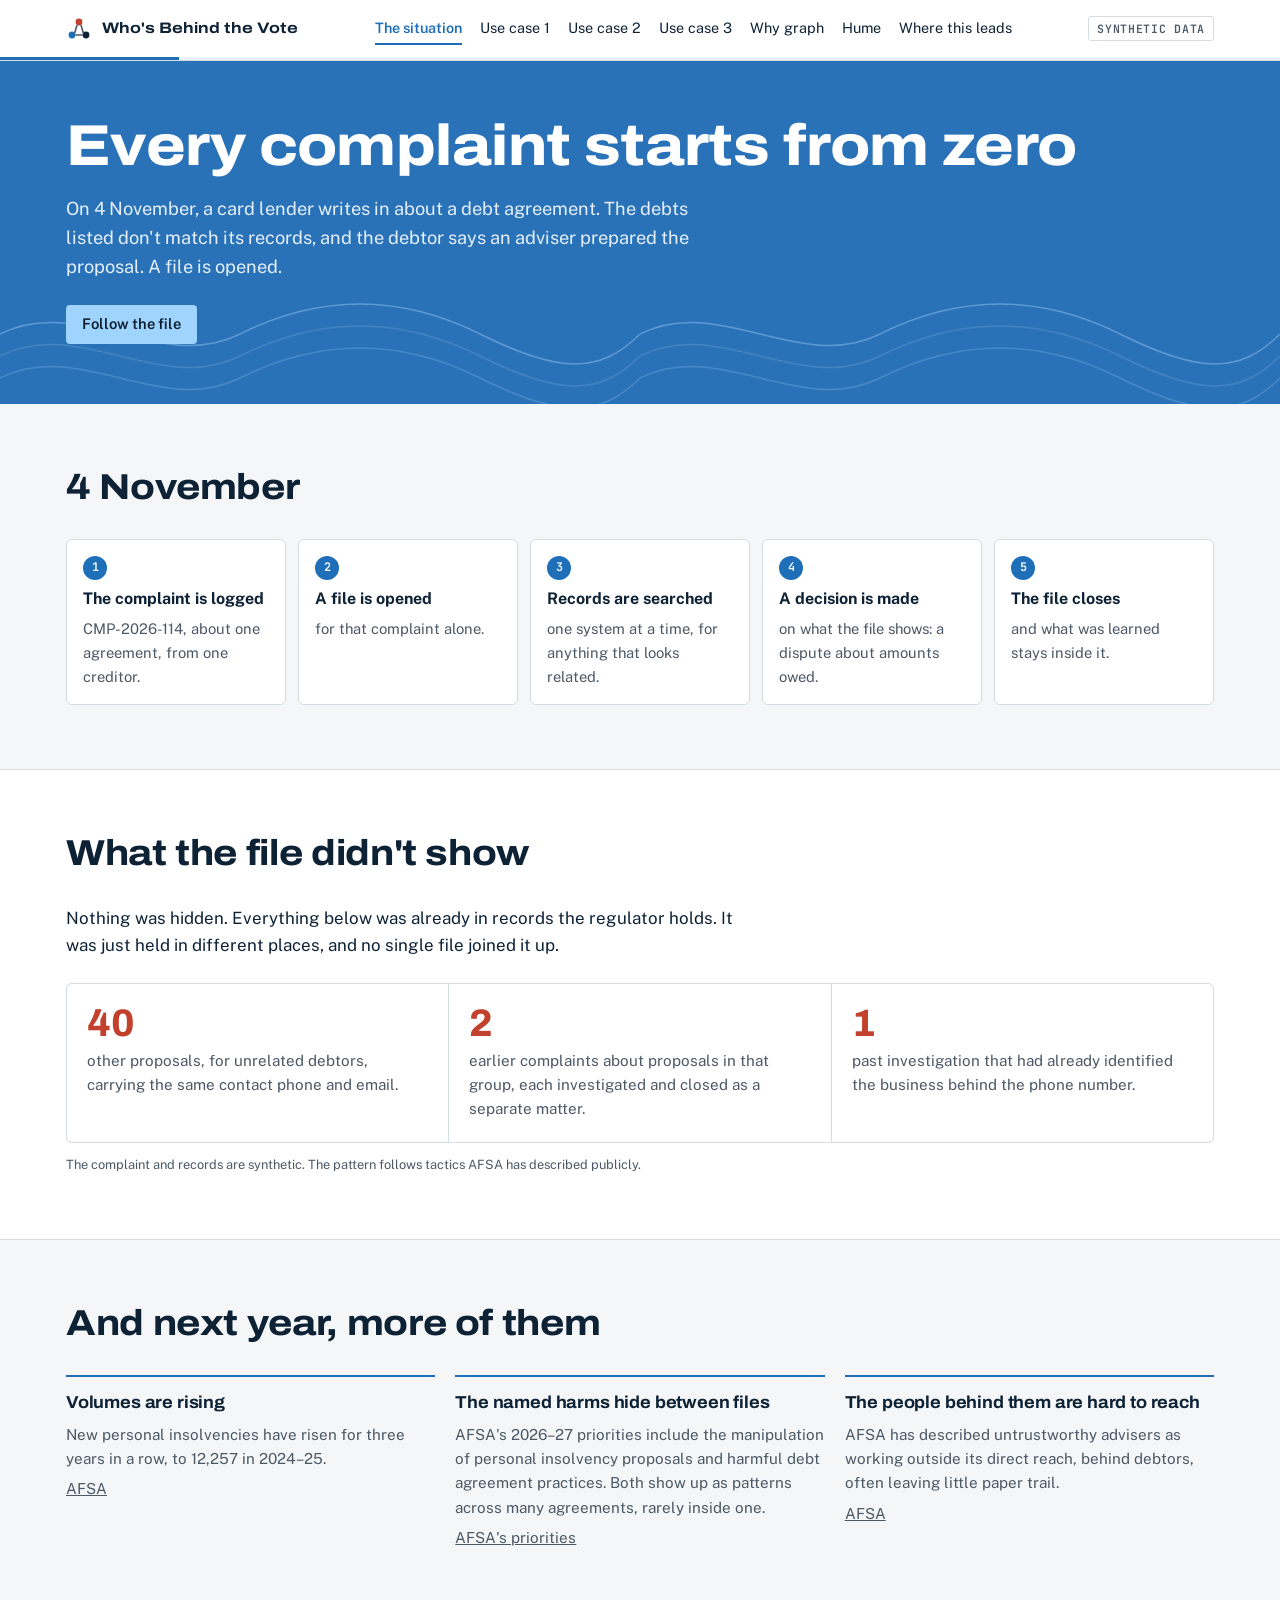
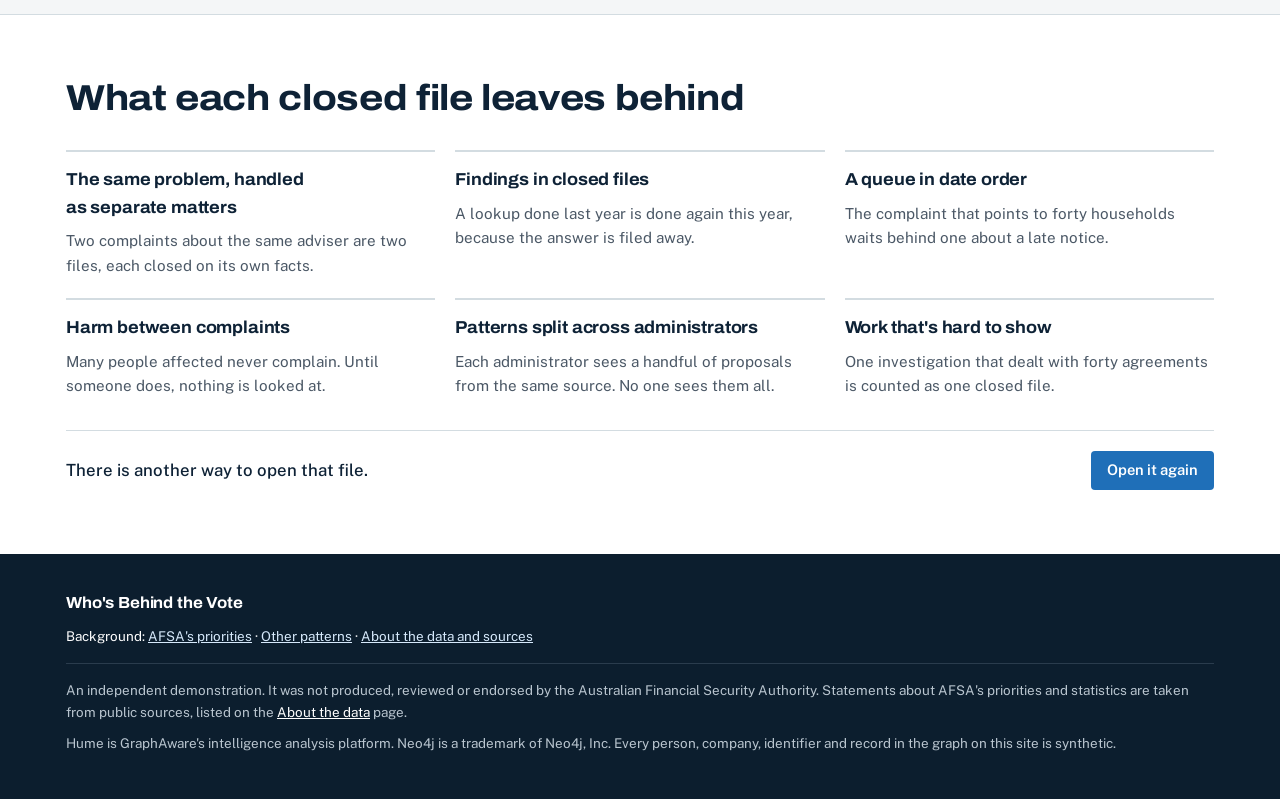
==== commit a2300746: "Tell it as a story: the opening complaint, the use cases, and where it leads Co-Authored-By: Claude " ====
--- a/index.html
+++ b/index.html
@@ -4,11 +4,11 @@
 <meta charset="utf-8">
 <meta name="viewport" content="width=device-width, initial-scale=1, viewport-fit=cover">
 <title>Who's Behind the Vote</title>
-<meta name="description" content="Every complaint starts from zero. What complaint-led regulation costs, and how connecting the records already held changes it.">
+<meta name="description" content="One complaint about one debt agreement, what the file never showed, and why the next one matters more.">
 <link rel="preconnect" href="https://fonts.googleapis.com">
 <link rel="preconnect" href="https://fonts.gstatic.com" crossorigin>
 <link rel="stylesheet" href="https://fonts.googleapis.com/css2?family=Archivo:wdth,wght@100..125,400..800&family=Public+Sans:ital,wght@0,400..700;1,400&family=JetBrains+Mono:wght@400;600&display=swap">
-<link rel="stylesheet" href="styles.css?v=21">
+<link rel="stylesheet" href="styles.css?v=23">
 </head>
 <body data-page="index.html">
 <header id="site-header"></header>
@@ -16,89 +16,79 @@
 <section class="hero">
   <div class="wrap">
     <h1>Every complaint starts from zero</h1>
-    <p class="lede">A regulator that acts mainly on complaints sees one file at a time. The pattern behind a complaint, and the work already done on similar ones, sits in records that are held separately and rarely joined.</p>
-    <div class="cta"><a class="go" href="complaint.html">Use case 1: A complaint arrives</a><a class="ghost" href="#costs">The costs you don't see</a></div>
+    <p class="lede">On 4 November, a card lender writes in about a debt agreement. The debts listed don't match its records, and the debtor says an adviser prepared the proposal. A file is opened.</p>
+    <div class="cta"><a class="go" href="#file">Follow the file</a></div>
   </div>
 </section>
 
 <main>
-<section class="band">
+<section class="band" id="file">
   <div class="wrap">
     <div class="head">
-      <h2>How a complaint is usually handled</h2>
-      <p class="prose">In a complaint-led model, the work tends to run like this.</p>
+      <h2>4 November</h2>
     </div>
     <ol class="flow">
-      <li><b>A complaint arrives</b><span>about one agreement, from one creditor.</span></li>
+      <li><b>The complaint is logged</b><span>CMP-2026-114, about one agreement, from one creditor.</span></li>
       <li><b>A file is opened</b><span>for that complaint alone.</span></li>
-      <li><b>Systems are searched one by one</b><span>for anything related, by hand.</span></li>
-      <li><b>A decision is made</b><span>on what that file shows.</span></li>
-      <li><b>The file closes</b><span>and what was learned stays in it.</span></li>
+      <li><b>Records are searched</b><span>one system at a time, for anything that looks related.</span></li>
+      <li><b>A decision is made</b><span>on what the file shows: a dispute about amounts owed.</span></li>
+      <li><b>The file closes</b><span>and what was learned stays inside it.</span></li>
     </ol>
   </div>
 </section>
 
-<section class="band alt" id="costs">
+<section class="band alt">
   <div class="wrap">
     <div class="head">
-      <h2>The costs you don't see</h2>
-      <p class="prose">None of these appear in a caseload report, because each file looks complete on its own.</p>
+      <h2>What the file didn't show</h2>
     </div>
-    <div class="costs">
-      <div><h3>The same problem, investigated as separate matters</h3><p>Two complaints about the same adviser are two files. Each is closed on its own facts, and the pattern is never seen.</p><p class="fix">Linked through shared details, the next complaint opens with the earlier ones already attached. <a href="complaint.html#step-4">Use case 1, step 4</a></p></div>
-      <div><h3>Findings that stay in closed files</h3><p>A lookup done last year to identify a business is done again this year, because the answer sits in a closed file.</p><p class="fix">Recorded once against the business, a finding is there for every later case. <a href="complaint.html#step-5">Use case 1, step 5</a></p></div>
-      <div><h3>A queue worked in date order</h3><p>The complaint that points to forty affected households waits behind the one about a late notice.</p><p class="fix">Ranked by what each complaint connects to, the queue shows where the time matters most. <a href="complaint.html#step-6">Use case 1, step 6</a></p></div>
-      <div><h3>Harm between complaints</h3><p>Many people affected never complain. If nothing is looked at until someone does, the harm continues in the meantime.</p><p class="fix">Patterns in proposals as they are lodged can be found without waiting for a complaint. <a href="debt-agreements.html#step-1">Use case 2, step 1</a></p></div>
-      <div><h3>Patterns split across administrators</h3><p>Each administrator sees a handful of proposals from the same source. No one sees all of them.</p><p class="fix">A view across every lodgement shows the whole group. <a href="debt-agreements.html#step-3">Use case 2, step 3</a></p></div>
-      <div><h3>Hard to show what limited resources achieved</h3><p>When work is counted in files closed, it is hard to show that one investigation dealt with forty cases.</p><p class="fix">Linking actions to the agreements they covered shows the reach of each piece of work. <a href="complaint.html#step-7">Use case 1, step 7</a></p></div>
+    <div class="scene">
+      <p>Nothing was hidden. Everything below was already in records the regulator holds. It was just held in different places, and no single file joined it up.</p>
     </div>
+    <div class="reveal">
+      <div><b>40</b><span>other proposals, for unrelated debtors, carrying the same contact phone and email.</span></div>
+      <div><b>2</b><span>earlier complaints about proposals in that group, each investigated and closed as a separate matter.</span></div>
+      <div><b>1</b><span>past investigation that had already identified the business behind the phone number.</span></div>
+    </div>
+    <p class="cite" style="margin-top:12px">The complaint and records are synthetic. The pattern follows tactics AFSA has described publicly.</p>
   </div>
 </section>
 
 <section class="band">
   <div class="wrap">
     <div class="head">
-      <h2>Three use cases, in the order they become possible</h2>
+      <h2>And next year, more of them</h2>
     </div>
-    <div class="ucards">
-      <a class="ucard" href="complaint.html">
-        <span class="status-chip now">Now</span>
-        <h3>1. A complaint arrives</h3>
-        <p>One complaint about one debt agreement turns out to connect to forty more proposals, two earlier complaints and a finding already on file.</p>
-        <p class="uses">Uses: complaints register, proposal forms, the NPII, AFSA's registers, past investigation records.</p>
-      </a>
-      <a class="ucard" href="debt-agreements.html">
-        <span class="status-chip now">Now</span>
-        <h3>2. One contact, many debtors</h3>
-        <p>The same contact details on unrelated debtors' proposals point to an unregistered business, found without a complaint.</p>
-        <p class="uses">Uses: proposal forms and their contact details, NPII outcomes, AFSA's registers, public business listings.</p>
-      </a>
-      <a class="ucard" href="vote.html">
-        <span class="status-chip later">Later</span>
-        <h3>3. Who is behind the vote</h3>
-        <p>A personal insolvency agreement passes a creditors' vote. Joined records show the voting creditors were connected to the debtor.</p>
-        <p class="uses">Needs: vote records, director details, statement of affairs, PPSR and exchange records, and authority to share them.</p>
-      </a>
+    <div class="pressure">
+      <div><h3>Volumes are rising</h3><p>New personal insolvencies have risen for three years in a row, to 12,257 in 2024–25.</p><p class="cite"><a href="https://www.afsa.gov.au/news/moderate-increase-personal-insolvencies-2024-25-financial-year">AFSA</a></p></div>
+      <div><h3>The named harms hide between files</h3><p>AFSA's 2026–27 priorities include the manipulation of personal insolvency proposals and harmful debt agreement practices. Both show up as patterns across many agreements, rarely inside one.</p><p class="cite"><a href="priorities.html">AFSA's priorities</a></p></div>
+      <div><h3>The people behind them are hard to reach</h3><p>AFSA has described untrustworthy advisers as working outside its direct reach, behind debtors, often leaving little paper trail.</p><p class="cite"><a href="https://www.afsa.gov.au/about-us/regulation-and-compliance/untrustworthy-advisors-hidden-scourge">AFSA</a></p></div>
     </div>
   </div>
 </section>
 
-<section class="band pale">
+<section class="band alt">
   <div class="wrap">
     <div class="head">
-      <h2>How it builds</h2>
+      <h2>What each closed file leaves behind</h2>
     </div>
-    <ol class="stages">
-      <li><b>Now: join what is already received</b><span>Complaints, proposal forms, lodgements, the NPII and the registers, held as one connected record. Each fact keeps the record it came from.</span></li>
-      <li><b>Next: keep what each investigation learns</b><span>Lookups, notice responses and outcomes are recorded against the people and businesses they concern, so the next case starts with them.</span></li>
-      <li><b>Later: add sources as access allows</b><span>Each new source joins the same structure. Use case 3 becomes possible when vote records and shared data are available.</span></li>
-    </ol>
-    <p class="prose" style="margin-top:24px">The structure that holds these records is a graph, because the questions are about connections: who shares a contact, which complaints concern the same group, what was already found. <a href="why-graph.html">Why graph</a> tests that claim on synthetic data. <a href="hume.html">Hume</a> is the platform built to give analysts that view.</p>
+    <div class="costs quiet">
+      <div><h3>The same problem, handled as separate matters</h3><p>Two complaints about the same adviser are two files, each closed on its own facts.</p></div>
+      <div><h3>Findings in closed files</h3><p>A lookup done last year is done again this year, because the answer is filed away.</p></div>
+      <div><h3>A queue in date order</h3><p>The complaint that points to forty households waits behind one about a late notice.</p></div>
+      <div><h3>Harm between complaints</h3><p>Many people affected never complain. Until someone does, nothing is looked at.</p></div>
+      <div><h3>Patterns split across administrators</h3><p>Each administrator sees a handful of proposals from the same source. No one sees them all.</p></div>
+      <div><h3>Work that's hard to show</h3><p>One investigation that dealt with forty agreements is counted as one closed file.</p></div>
+    </div>
+    <div class="onward">
+      <p>There is another way to open that file.</p>
+      <a href="complaint.html">Open it again</a>
+    </div>
   </div>
 </section>
 </main>
 
 <footer id="site-footer"></footer>
-<script src="layout.js?v=21"></script>
+<script src="layout.js?v=23"></script>
 </body>
 </html>
--- a/styles.css
+++ b/styles.css
@@ -259,3 +259,39 @@
 .status-chip.next{background:#E2EEFA;color:#1F5C99}
 .solves .cite{margin-top:10px}
 .futurenote{padding-top:16px}
+.addresses{list-style:none;margin:2px 0 0;padding:0;display:flex;flex-wrap:wrap;gap:6px;max-width:980px}
+.addresses a{display:inline-flex;align-items:center;gap:7px;font:500 .8rem/1.2 var(--body);color:#FFFFFF;text-decoration:none;background:rgb(255 255 255 / .12);border:1px solid rgb(255 255 255 / .22);border-radius:999px;padding:4px 10px 4px 4px}
+.addresses a:hover{background:rgb(255 255 255 / .24)}
+.addresses .n{width:18px;height:18px;border-radius:50%;display:grid;place-items:center;font:600 .68rem/1 var(--mono);color:var(--navy)}
+.addresses a.direct .n{background:#BFE3FF}
+.addresses a.indirect .n{background:#FFD58A}
+.ptag{justify-self:start;font:600 .72rem/1.3 var(--body);padding:4px 8px;border-radius:3px}
+.ptag.direct{background:#E2EEFA;color:#1F5C99}
+.ptag.indirect{background:#FBF0DC;color:#8A5A0B}
+.mast{position:relative}
+.mast nav a.seen{color:var(--muted)}
+.progress{height:3px;background:var(--sunk)}
+.progress span{display:block;height:100%;background:var(--accent);transition:width .3s}
+footer .bg-links{color:#FFFFFF}
+footer .bg-links a{color:#D6E9FB}
+.onward{display:flex;flex-wrap:wrap;align-items:center;justify-content:space-between;gap:12px 24px;margin-top:32px;padding-top:20px;border-top:1px solid var(--line)}
+.onward p{font:500 1.05rem/1.45 var(--body);color:var(--ink);max-width:62ch}
+.onward a{font:600 .92rem/1 var(--body);color:var(--accent-ink);background:var(--accent);text-decoration:none;padding:12px 16px;border-radius:4px;white-space:nowrap}
+.onward a:hover{background:var(--accent-hover)}
+.scene{max-width:68ch;display:grid;gap:14px;font-size:1.06rem}
+.scene p{color:var(--ink)}
+.reveal{display:grid;grid-template-columns:repeat(3, minmax(0,1fr));gap:1px;background:var(--line);border:1px solid var(--line);border-radius:6px;overflow:hidden;margin-top:24px}
+.reveal > div{background:var(--surface);padding:20px;display:grid;gap:6px;align-content:start}
+.reveal b{font:760 2.4rem/1 var(--display);color:var(--risk);font-variant-numeric:tabular-nums}
+.reveal span{color:var(--muted);font-size:.95rem}
+@media (max-width:800px){.reveal{grid-template-columns:minmax(0,1fr)}}
+.pressure{display:grid;grid-template-columns:repeat(3, minmax(0,1fr));gap:20px;margin-top:8px}
+@media (max-width:900px){.pressure{grid-template-columns:minmax(0,1fr)}}
+.pressure > div{display:grid;gap:6px;align-content:start;padding-top:12px;border-top:2px solid var(--accent)}
+.pressure p{color:var(--muted);font-size:.95rem}
+.costs.quiet > div{border-top-color:var(--line)}
+.answers{display:grid;grid-template-columns:repeat(2, minmax(0,1fr));gap:10px 28px;margin:0;padding:0;list-style:none}
+@media (max-width:800px){.answers{grid-template-columns:minmax(0,1fr)}}
+.answers li{display:grid;gap:3px;padding:12px 0;border-bottom:1px solid var(--line)}
+.answers li span{color:var(--muted);font-size:.93rem}
+.answers li b{font-size:.98rem}
